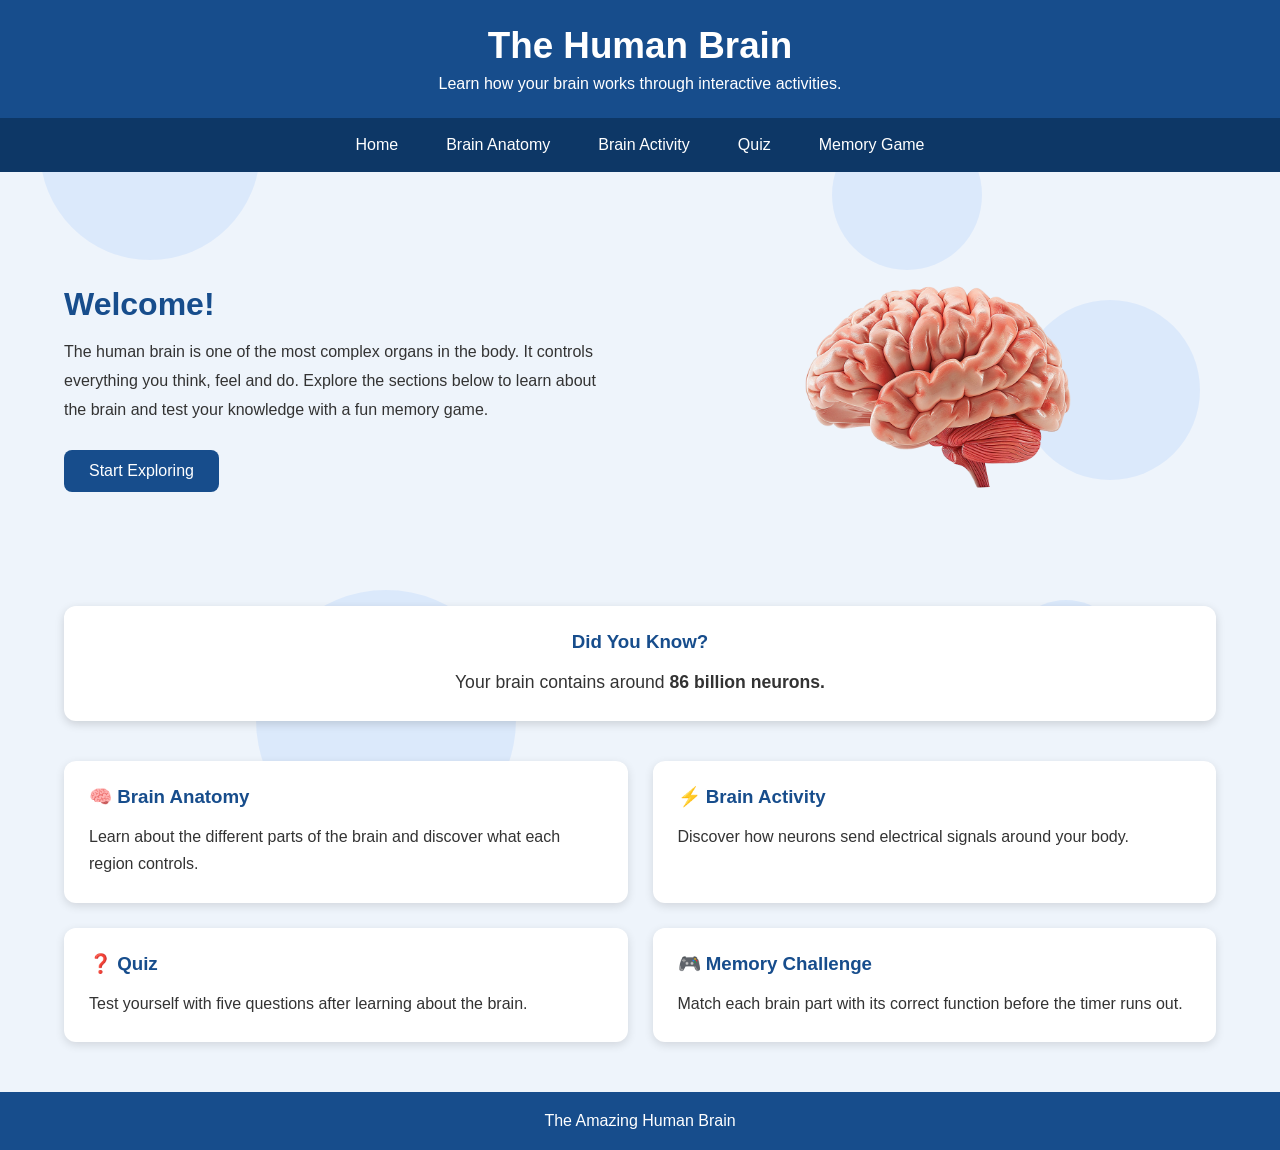
==== 01_NashChan_A2/index.html @ 8addd14b "Add files via upload" ====
<!DOCTYPE html>
<html lang="en">

<head>

    <meta charset="UTF-8">
    <meta name="viewport" content="width=device-width, initial-scale=1.0">

    <title>The Human Brain</title>

    <link rel="stylesheet" href="style.css">
    <script src="main.js" defer></script>

</head>

<body>

    <!-- Background -->

    <div id="background">

        <div class="circle c1"></div>
        <div class="circle c2"></div>
        <div class="circle c3"></div>
        <div class="circle c4"></div>
        <div class="circle c5"></div>

    </div>

    <!-- Header -->

    <header>

        <h1>The Human Brain</h1>

        <p>
            Learn how your brain works through interactive activities.
        </p>

    </header>

    <!-- Menu -->

    <nav>

        <button id="hamBtn">
            ≡
        </button>

        <ul id="menu">

            <li>
                <button class="navBtn" data-page="home">
                    Home
                </button>
            </li>

            <li>
                <button class="navBtn" data-page="anatomy">
                    Brain Anatomy
                </button>
            </li>

            <li>
                <button class="navBtn" data-page="activity">
                    Brain Activity
                </button>
            </li>

            <li>
                <button class="navBtn" data-page="quiz">
                    Quiz
                </button>
            </li>

            <li>
                <button class="navBtn" data-page="game">
                    Memory Game
                </button>
            </li>

        </ul>

    </nav>



    <!-- Main -->

    <main>

        <!-- Home -->

        <section id="home" class="page active">

            <div class="hero">

                <div class="heroText">

                    <h2>Welcome!</h2>

                    <p>

                        The human brain is one of the most complex organs in the body.
                        It controls everything you think, feel and do.
                        Explore the sections below to learn about the brain and
                        test your knowledge with a fun memory game.

                    </p>

                    <button id="startBtn">

                        Start Exploring

                    </button>

                </div>

                <div class="heroImage">

                    <img src="images/brain.png"
                        alt="Human Brain">

                </div>

            </div>

            <div class="factBox">

                <h3>Did You Know?</h3>

                <p id="factText">

                    Your brain contains around
                    <strong>86 billion neurons.</strong>

                </p>

            </div>

            <div class="homeCards">

                <div class="card homeCard" data-page="anatomy">

                    <h3>🧠 Brain Anatomy</h3>

                    <p>

                        Learn about the different parts of the brain
                        and discover what each region controls.

                    </p>

                </div>

                <div class="card homeCard" data-page="activity">

                    <h3>⚡ Brain Activity</h3>

                    <p>

                        Discover how neurons send electrical
                        signals around your body.

                    </p>

                </div>

                <div class="card homeCard" data-page="quiz">

                    <h3>❓ Quiz</h3>

                    <p>

                        Test yourself with five questions after
                        learning about the brain.

                    </p>

                </div>

                <div class="card homeCard" data-page="game">

                    <h3>🎮 Memory Challenge</h3>

                    <p>

                        Match each brain part with its correct
                        function before the timer runs out.

                    </p>

                </div>

            </div>

        </section>

        </section>

        <!-- Anatomy -->


        <section id="anatomy" class="page">

            <h2>Brain Anatomy</h2>

            <p class="pageIntro">

                Click on a part of the brain to learn what it does.

            </p>

            <div class="anatomyContainer">

                <!-- Brain image -->

                <div class="brainArea">

                    <img
                        src="images/brain.png"
                        alt="Human Brain"
                        id="brainImage">

                    <!-- Labels -->

                    <button
                        class="brainBtn"
                        data-part="frontal">

                        Frontal Lobe

                    </button>

                    <button
                        class="brainBtn"
                        data-part="parietal">

                        Parietal Lobe

                    </button>

                    <button
                        class="brainBtn"
                        data-part="temporal">

                        Temporal Lobe

                    </button>

                    <button
                        class="brainBtn"
                        data-part="occipital">

                        Occipital Lobe

                    </button>

                    <button
                        class="brainBtn"
                        data-part="cerebellum">

                        Cerebellum

                    </button>

                </div>

                <!-- Information -->

                <div class="brainInfo">

                    <h3 id="brainTitle">

                        Brain Parts

                    </h3>

                    <p id="brainText">

                        Select one of the brain parts to learn
                        about its function.

                    </p>

                    <ul id="brainList">

                        <li>Decision making</li>
                        <li>Memory</li>
                        <li>Movement</li>

                    </ul>

                    <div class="factCard">

                        <h4>Fun Fact</h4>

                        <p id="brainFactBox">

                            Your brain is made up of different
                            regions that work together to help
                            you think, move and stay alive.

                        </p>

                    </div>

                </div>

            </div>

        </section>

        </section>

                <!-- Activity -->

        <section id="activity" class="page">

            <h2>How the Brain Sends Signals</h2>

            <p class="pageIntro">

                Your brain communicates with the rest of your body using
                tiny electrical signals that travel through neurons.

            </p>

            <div class="activityContainer">

                <!-- Neuron animation -->

                <div class="neuronArea">

                    <div class="neuronStart"></div>

                    <div class="neuronLine">

                        <div id="signal"></div>

                    </div>

                    <div class="neuronEnd"></div>

                </div>

                <button id="signalBtn">

                    Send Signal

                </button>

                <p id="signalText">

                    Press the button to send a signal.

                </p>

            </div>

            <div class="infoCards">

                <div class="infoCard">

                    <h3>What is a Neuron?</h3>

                    <p>

                        Neurons are specialised cells that carry messages
                        around the body. They allow you to think, move,
                        feel and react.

                    </p>

                </div>

                <div class="infoCard">

                    <h3>Fast Facts</h3>

                    <ul>

                        <li>Signals travel as electrical impulses.</li>

                        <li>The brain contains about 86 billion neurons.</li>

                        <li>Some nerve signals can travel over 100 m/s.</li>

                    </ul>

                </div>

            </div>

        </section>
        <!-- Quiz -->

        <section id="quiz" class="page">

            <h2>Brain Quiz</h2>

            <p class="pageIntro">

                Test what you've learnt about the human brain.

            </p>

            <div class="quizContainer">

                <div class="quizProgress">

                    Question
                    <span id="questionNo">1</span>
                    of
                    <span id="totalQuestions">5</span>

                </div>

                <h3 id="question">

                    Loading question...

                </h3>

                <form id="quizForm">

                    <label class="answer">

                        <input
                            type="radio"
                            name="answer"
                            value="0">

                        <span id="option0">

                            Option A

                        </span>

                    </label>

                    <label class="answer">

                        <input
                            type="radio"
                            name="answer"
                            value="1">

                        <span id="option1">

                            Option B

                        </span>

                    </label>

                    <label class="answer">

                        <input
                            type="radio"
                            name="answer"
                            value="2">

                        <span id="option2">

                            Option C

                        </span>

                    </label>

                    <label class="answer">

                        <input
                            type="radio"
                            name="answer"
                            value="3">

                        <span id="option3">

                            Option D

                        </span>

                    </label>

                    <button
                        type="submit"
                        id="submitQuiz">

                        Submit

                    </button>

                </form>

                <div id="quizFeedback">

                    Choose an answer and press Submit.

                </div>

                <button id="nextBtn">

                    Next Question

                </button>

            </div>

            <div id="quizResult">

                <h3>Quiz Complete!</h3>

                <p>

                    Your score:

                    <span id="finalScore">

                        0

                    </span>

                    / 5

                </p>

                <button id="restartQuiz">

                    Try Again

                </button>

            </div>

        </section>
        <!-- Game -->

        <section id="game" class="page">

            <h2>Memory Challenge</h2>

            <p class="pageIntro">

                Match all the brain parts before the timer runs out.

            </p>

            <div class="gameInfo">

                <div>

                    <strong>Moves</strong>

                    <p id="moveCount">

                        0

                    </p>

                </div>

                <div>

                    <strong>Matches</strong>

                    <p id="matchCount">

                        0

                    </p>

                </div>

                <div>

                    <strong>Time</strong>

                    <p>

                        <span id="time">

                            0

                        </span>s

                    </p>

                </div>

            </div>

            <div id="gameBoard">

                <!-- Cards created by JavaScript -->

            </div>

            <div id="gameMessage">

                Click two cards to begin!

            </div>

            <button id="restartGame">

                Restart Game

            </button>

            <div id="factArea">

                <h3>Brain Fact</h3>

                <p id="factMessage">

                    Match a pair to learn something new!

                </p>

            </div>

        </section>

    </main>

    <!-- Footer -->

    <footer>

        <p>

            The Amazing Human Brain

        </p>

    </footer>

    <!-- Sounds -->

    <audio id="clickSound" src="audio/clicksound.mp3"></audio>

    <audio id="correctSound" src="audio/correctsound.mp3"></audio>

    <audio id="winSound" src="audio/winsound.mp3"></audio>

</body>

</html>
---- 01_NashChan_A2/style.css ----
*{
    margin:0;
    padding:0;
    box-sizing:border-box;
}

/* Body */

body{
    font-family:Arial, Helvetica, sans-serif;
    background:#eef4fb;
    color:#333;
    overflow-x:hidden;
}

/* Background */

#background{
    position:fixed;
    inset:0;
    z-index:-1;
    overflow:hidden;
}

.circle{
    position:absolute;
    border-radius:50%;
    background:rgba(0,120,255,0.08);
}

.c1{
    width:220px;
    height:220px;
    top:40px;
    left:40px;
}

.c2{
    width:180px;
    height:180px;
    top:300px;
    right:80px;
}

.c3{
    width:260px;
    height:260px;
    bottom:50px;
    left:20%;
}

.c4{
    width:150px;
    height:150px;
    top:120px;
    left:65%;
}

.c5{
    width:120px;
    height:120px;
    bottom:180px;
    right:12%;
}

/* Header */

header{
    background:#174d8c;
    color:white;
    text-align:center;
    padding:25px;
}

header h1{
    font-size:2.3rem;
    margin-bottom:8px;
}

header p{
    font-size:1rem;
}

/* Menu */

nav{
    background:#0d3766;
}

#menu{
    display:flex;
    justify-content:center;
    list-style:none;
}

#menu li{
    margin:0;
}

.navBtn{
    border:none;
    background:none;
    color:white;
    padding:18px 24px;
    cursor:pointer;
    font-size:1rem;
    transition:.3s;
}

.navBtn:hover{
    background:#2b6cb0;
}

/* Hamburger */

#hamBtn{
    display:none;
    width:100%;
    padding:15px;
    border:none;
    background:#0d3766;
    color:white;
    cursor:pointer;
    font-size:1.4rem;
}

/* Main */

main{
    width:90%;
    max-width:1200px;
    margin:40px auto;
}

/* Pages */

.page{
    display:none;
    animation:fade .4s;
}

.active{
    display:block;
}

/* Fade animation */

@keyframes fade{

    from{
        opacity:0;
        transform:translateY(15px);
    }

    to{
        opacity:1;
        transform:translateY(0);
    }

}

/* Footer */

footer{
    background:#174d8c;
    color:white;
    text-align:center;
    padding:20px;
    margin-top:50px;
}

/* Mobile */

@media screen and (max-width:800px){

    #hamBtn{
        display:block;
    }

    #menu{
        display:none;
        flex-direction:column;
    }

    #menu.show{
        display:flex;
    }

    .navBtn{
        width:100%;
        border-top:1px solid rgba(255,255,255,.2);
    }

    header h1{
        font-size:1.8rem;
    }

    main{
        width:95%;
    }

}
/* Home */

.hero{
    display:flex;
    justify-content:space-between;
    align-items:center;
    gap:40px;
    margin-bottom:40px;
}

.heroText{
    flex:1;
}

.heroText h2{
    font-size:2rem;
    color:#174d8c;
    margin-bottom:20px;
}

.heroText p{
    line-height:1.8;
    margin-bottom:25px;
}

.heroImage{
    flex:1;
    text-align:center;
}

.heroImage img{
    width:100%;
    max-width:350px;
    animation:float 3s ease-in-out infinite;
}

/* Buttons */

#startBtn,
#signalBtn,
#submitQuiz,
#nextBtn,
#restartQuiz,
#restartGame{

    background:#174d8c;
    color:white;
    border:none;
    padding:12px 25px;
    border-radius:8px;
    cursor:pointer;
    font-size:1rem;
    transition:.3s;
}

#startBtn:hover,
#signalBtn:hover,
#submitQuiz:hover,
#nextBtn:hover,
#restartQuiz:hover,
#restartGame:hover{

    background:#2b6cb0;
    transform:translateY(-2px);

}

/* Fact box */

.factBox{

    background:white;
    padding:25px;
    border-radius:12px;
    box-shadow:0 3px 10px rgba(0,0,0,.15);
    margin-bottom:40px;
    text-align:center;

}

.factBox h3{

    color:#174d8c;
    margin-bottom:15px;

}

#factText{

    font-size:1.1rem;
    line-height:1.6;

}

/* Cards */
.homeCard{
    cursor:pointer;
}
.homeCards{

    display:grid;
    grid-template-columns:repeat(2,1fr);
    gap:25px;

}

.card{

    background:white;
    padding:25px;
    border-radius:12px;
    box-shadow:0 3px 10px rgba(0,0,0,.12);
    transition:.3s;

}

.card:hover{

    transform:translateY(-5px);
    box-shadow:0 6px 16px rgba(0,0,0,.18);

}

.card h3{

    color:#174d8c;
    margin-bottom:15px;

}

.card p{

    line-height:1.7;

}

/* Float animation */

@keyframes float{

    0%{

        transform:translateY(0);

    }

    50%{

        transform:translateY(-10px);

    }

    100%{

        transform:translateY(0);

    }

}

/* Tablet */

@media screen and (max-width:900px){

    .hero{

        flex-direction:column-reverse;
        text-align:center;

    }

    .heroImage img{

        max-width:280px;

    }

}

/* Mobile */

@media screen and (max-width:650px){

    .homeCards{

        grid-template-columns:1fr;

    }

    .heroText h2{

        font-size:1.6rem;

    }

}
/* Page headings */

.page h2{
    color:#174d8c;
    margin-bottom:15px;
}

.pageIntro{
    margin-bottom:30px;
    line-height:1.7;
}

/* Anatomy */

.anatomyContainer{
    display:flex;
    gap:40px;
    align-items:flex-start;
}

.brainArea{
    flex:1;
    position:relative;
    text-align:center;
}

#brainImage{
    width:100%;
    max-width:420px;
}

/* Brain buttons */

.brainBtn{
    display:block;
    width:180px;
    margin:12px auto;
    padding:10px;
    border:none;
    border-radius:8px;
    background:#174d8c;
    color:white;
    cursor:pointer;
    transition:.3s;
}

.brainBtn:hover{
    background:#2b6cb0;
}

/* Information */

.brainInfo{
    flex:1;
    background:white;
    padding:25px;
    border-radius:12px;
    box-shadow:0 3px 10px rgba(0,0,0,.12);
}

.brainInfo h3{
    color:#174d8c;
    margin-bottom:15px;
}

.brainInfo p{
    line-height:1.7;
    margin-bottom:15px;
}

#brainList{
    margin-left:20px;
    margin-bottom:20px;
}

#brainList li{
    margin-bottom:8px;
}

.factCard{
    background:#eef6ff;
    border-left:5px solid #174d8c;
    padding:15px;
    border-radius:8px;
}

.factCard h4{
    margin-bottom:10px;
    color:#174d8c;
}

/* Tablet */

@media screen and (max-width:900px){

    .anatomyContainer{
        flex-direction:column;
    }

    .brainInfo{
        width:100%;
    }

}
/* Activity */

.activityContainer{
    background:white;
    padding:30px;
    border-radius:12px;
    box-shadow:0 3px 10px rgba(0,0,0,.12);
    text-align:center;
    margin-bottom:35px;
}

/* Neuron */

.neuronArea{
    display:flex;
    justify-content:center;
    align-items:center;
    margin:30px 0;
}

.neuronStart,
.neuronEnd{
    width:35px;
    height:35px;
    border-radius:50%;
    background:#174d8c;
}

.neuronLine{
    width:400px;
    height:6px;
    background:#cfd8e6;
    position:relative;
    margin:0 15px;
    border-radius:10px;
}

#signal{
    width:18px;
    height:18px;
    border-radius:50%;
    background:gold;
    position:absolute;
    top:50%;
    left:0;
    transform:translateY(-50%);
    display:none;
}

#signalBtn{
    margin-bottom:20px;
}

#signalText{
    font-size:1.1rem;
}

/* Information cards */

.infoCards{
    display:grid;
    grid-template-columns:repeat(2,1fr);
    gap:25px;
}

.infoCard{
    background:white;
    padding:25px;
    border-radius:12px;
    box-shadow:0 3px 10px rgba(0,0,0,.12);
}

.infoCard h3{
    color:#174d8c;
    margin-bottom:15px;
}

.infoCard p,
.infoCard li{
    line-height:1.7;
}

.infoCard ul{
    margin-left:20px;
}

/* Mobile */

@media screen and (max-width:800px){

    .neuronLine{
        width:220px;
    }

    .infoCards{
        grid-template-columns:1fr;
    }

}

/* Quiz */

.quizContainer{
    background:white;
    padding:30px;
    border-radius:12px;
    box-shadow:0 3px 10px rgba(0,0,0,.12);
}

.quizProgress{
    color:#174d8c;
    font-weight:bold;
    margin-bottom:20px;
}

#question{
    margin-bottom:25px;
}

.answer{
    display:block;
    padding:15px;
    margin-bottom:15px;
    border:1px solid #d7d7d7;
    border-radius:8px;
    cursor:pointer;
    transition:.3s;
}

.answer:hover{
    background:#eef6ff;
}

.answer input{
    margin-right:10px;
}

#submitQuiz{
    margin-top:15px;
}

#quizFeedback{
    margin-top:25px;
    line-height:1.7;
    font-weight:bold;
}

#nextBtn{
    display:none;
    margin-top:20px;
}

#quizResult{
    display:none;
    background:white;
    padding:30px;
    border-radius:12px;
    box-shadow:0 3px 10px rgba(0,0,0,.12);
    text-align:center;
}

#quizResult h3{
    color:#174d8c;
    margin-bottom:20px;
}

/* Game */

.gameInfo{
    display:flex;
    justify-content:space-around;
    background:white;
    padding:20px;
    border-radius:12px;
    box-shadow:0 3px 10px rgba(0,0,0,.12);
    margin-bottom:30px;
    text-align:center;
}

.gameInfo strong{
    color:#174d8c;
}

#gameBoard{
    display:grid;
    grid-template-columns:repeat(5,1fr);
    gap:15px;
    margin-bottom:30px;
}

/* Cards */

.memoryCard{

    height:110px;

    background:#174d8c;
    color:white;

    border-radius:10px;

    display:flex;
    justify-content:center;
    align-items:center;

    cursor:pointer;

    font-weight:bold;

    transition:
        background .3s,
        color .3s,
        transform .2s;

    user-select:none;

}

.memoryCard:hover{

    transform:scale(1.03);

}

.memoryCard.flip{

    background:white;
    color:#174d8c;
    border:2px solid #174d8c;

}

.memoryCard.matched{
    background:#2f9e44;
    color:white;
}

#gameMessage{
    text-align:center;
    margin-bottom:20px;
    font-weight:bold;
}

#restartGame{
    display:block;
    margin:0 auto 30px;
}

#factArea{
    background:white;
    padding:25px;
    border-radius:12px;
    box-shadow:0 3px 10px rgba(0,0,0,.12);
}

#factArea h3{
    color:#174d8c;
    margin-bottom:15px;
}

/* Mobile */

@media screen and (max-width:800px){

    #gameBoard{
        grid-template-columns:repeat(2,1fr);
    }

    .memoryCard{
        height:90px;
    }

}
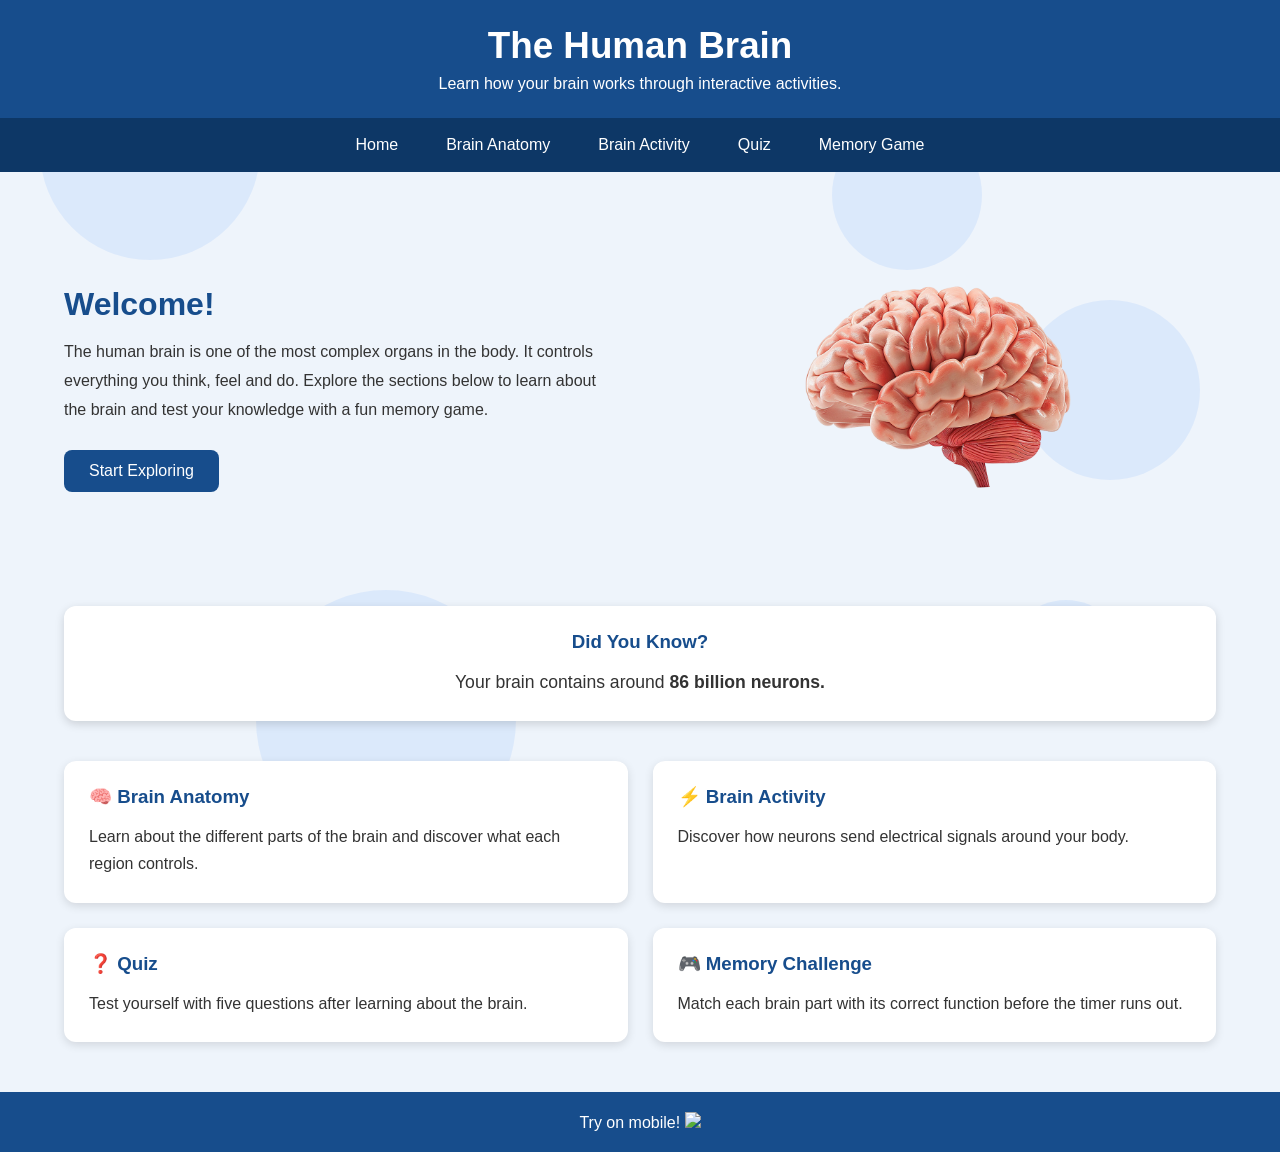
==== commit c41bceef: "Restore original HTML structure for Human Brain project Restored the original HTML structure for the" ====
--- a/01_NashChan_A2/index.html
+++ b/01_NashChan_A2/index.html
@@ -631,7 +631,7 @@
 
         <p>
 
-            The Amazing Human Brain
+            Try on mobile! <img id="qrCodeImg" src="qrcodeimg.png">
 
         </p>
 
@@ -647,4 +647,4 @@
 
 </body>
 
-</html>+</html>
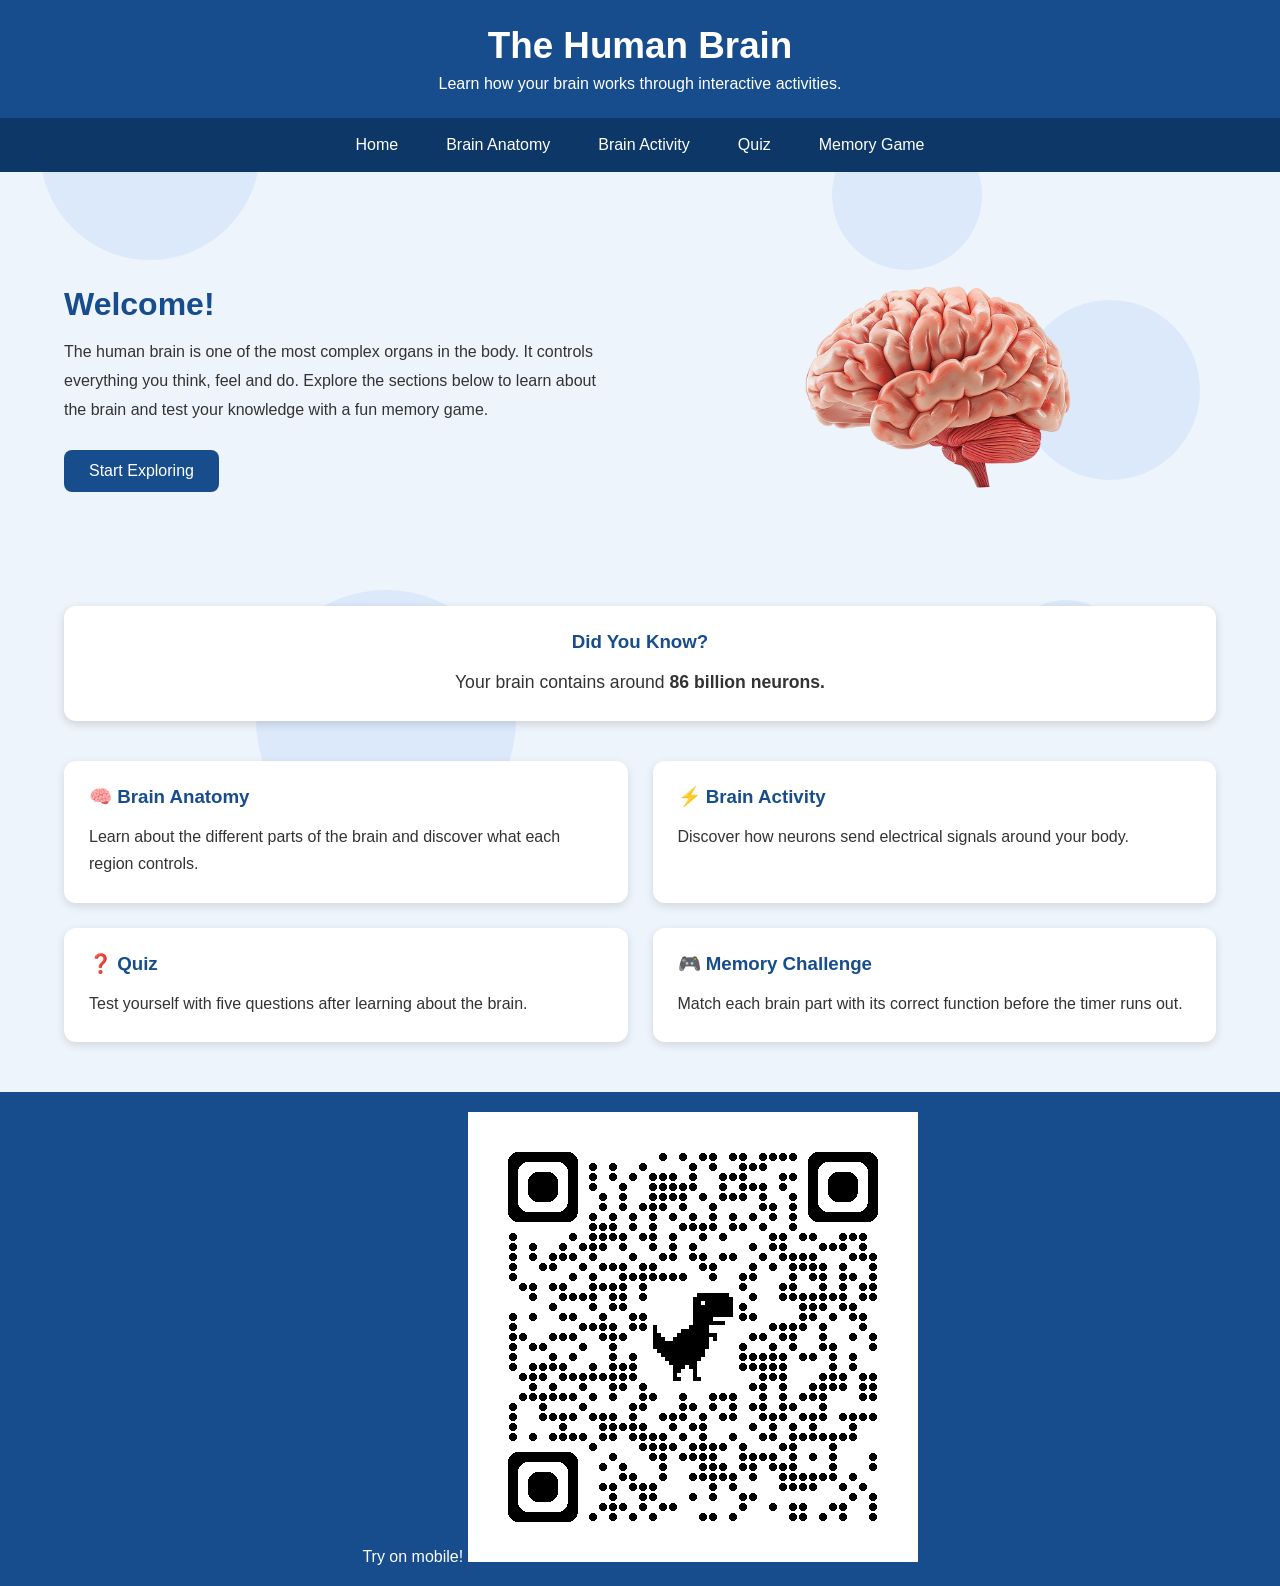
==== commit 1d304502: "Update index.html" ====
--- a/01_NashChan_A2/index.html
+++ b/01_NashChan_A2/index.html
@@ -631,7 +631,7 @@
 
         <p>
 
-            Try on mobile! <img id="qrCodeImg" src="qrcodeimg.png">
+            Try on mobile! <img id="qrCodeImg" src="images/qrcodeimg.png">
 
         </p>
 
